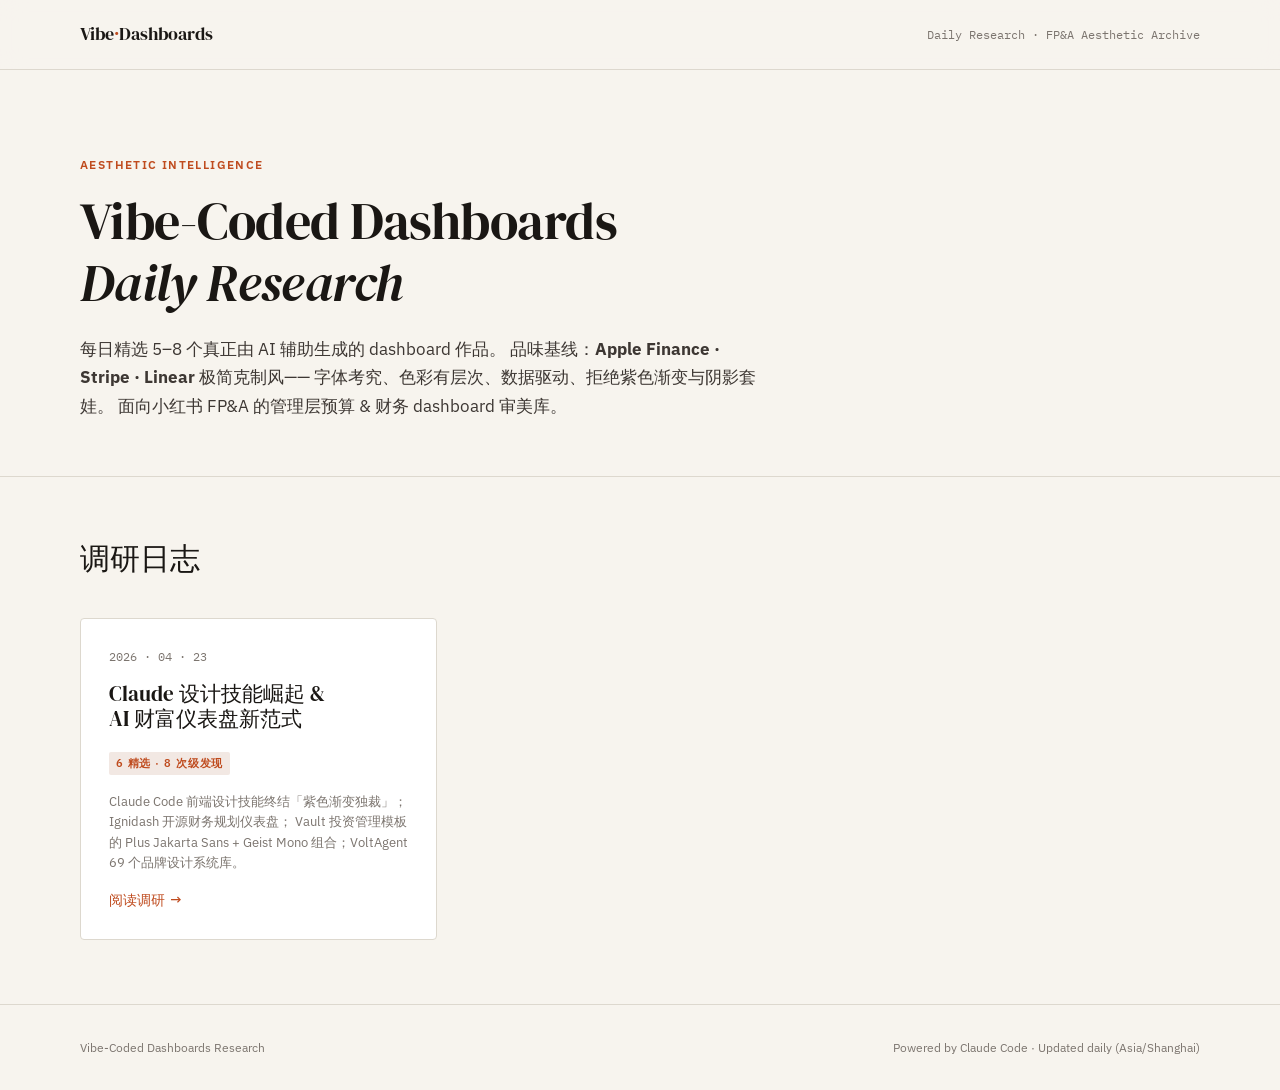
==== index.html @ a3f21128 "Daily research: 2026-04-23 首期调研——Claude 设计技能崛起 & AI 财富仪表盘新范式。 精选 6 个：Claude Code Frontend Design Ski" ====
<!DOCTYPE html>
<html lang="zh-CN">
<head>
  <meta charset="UTF-8" />
  <meta name="viewport" content="width=device-width, initial-scale=1.0" />
  <title>Vibe-Coded Dashboards · Daily Research</title>
  <link rel="stylesheet" href="assets/style.css" />
  <meta name="description" content="每日 vibe-coded dashboard 调研 — 聚焦 Apple Finance / Stripe / Linear 极简美学" />
</head>
<body>

<header class="site-header">
  <div class="container">
    <div class="brand">Vibe<span>·</span>Dashboards</div>
    <div class="header-meta">Daily Research · FP&amp;A Aesthetic Archive</div>
  </div>
</header>

<main>
  <section class="hero">
    <div class="container">
      <span class="hero-eyebrow">Aesthetic Intelligence</span>
      <h1>Vibe-Coded Dashboards<br><em>Daily Research</em></h1>
      <p>
        每日精选 5–8 个真正由 AI 辅助生成的 dashboard 作品。
        品味基线：<strong>Apple Finance · Stripe · Linear</strong> 极简克制风——
        字体考究、色彩有层次、数据驱动、拒绝紫色渐变与阴影套娃。
        面向小红书 FP&amp;A 的管理层预算 &amp; 财务 dashboard 审美库。
      </p>
    </div>
  </section>

  <section class="dates-section">
    <div class="container">
      <h2>调研日志</h2>
      <div class="date-grid">

        <!-- 2026-04-23 -->
        <a href="daily/2026-04-23.html" style="text-decoration:none;color:inherit;">
          <article class="date-card">
            <div class="date-card-date">2026 · 04 · 23</div>
            <h3>Claude 设计技能崛起 &amp;<br>AI 财富仪表盘新范式</h3>
            <div>
              <span class="date-card-count">6 精选 · 8 次级发现</span>
            </div>
            <p style="font-size:0.83rem;color:var(--muted);line-height:1.55;">
              Claude Code 前端设计技能终结「紫色渐变独裁」；Ignidash 开源财务规划仪表盘；
              Vault 投资管理模板的 Plus Jakarta Sans + Geist Mono 组合；VoltAgent 69 个品牌设计系统库。
            </p>
            <div class="date-card-cta">阅读调研</div>
          </article>
        </a>

      </div>
    </div>
  </section>
</main>

<footer class="site-footer">
  <div class="container">
    <span>Vibe-Coded Dashboards Research</span>
    <span>Powered by Claude Code · Updated daily (Asia/Shanghai)</span>
  </div>
</footer>

</body>
</html>
---- assets/style.css ----
/* Vibe-Coded Dashboards — Global Stylesheet
   Palette: warm parchment · deep ink · sienna accent
   Type: DM Serif Display + IBM Plex Sans
   -------------------------------------------------- */

@import url('https://fonts.googleapis.com/css2?family=DM+Serif+Display:ital@0;1&family=IBM+Plex+Sans:ital,wght@0,300;0,400;0,500;0,600;1,400&family=IBM+Plex+Mono:wght@400;500&display=swap');

:root {
  --cream:   #F7F4EE;
  --parchment: #EDE8DF;
  --ink:     #1A1714;
  --ink-2:   #3D3733;
  --muted:   #7C756F;
  --border:  #DDD8CE;
  --accent:  #BF4B1E;
  --accent-light: #F2E8E3;
  --gold:    #9A7B3C;
  --surface: #FFFFFF;
  --font-display: 'DM Serif Display', Georgia, serif;
  --font-body:    'IBM Plex Sans', system-ui, sans-serif;
  --font-mono:    'IBM Plex Mono', monospace;
}

*, *::before, *::after { box-sizing: border-box; margin: 0; padding: 0; }

html { font-size: 16px; scroll-behavior: smooth; }

body {
  background: var(--cream);
  color: var(--ink);
  font-family: var(--font-body);
  font-weight: 400;
  line-height: 1.65;
  -webkit-font-smoothing: antialiased;
}

/* ——— Typography ——— */
h1, h2, h3 { font-family: var(--font-display); font-weight: 400; line-height: 1.2; }

h1 { font-size: clamp(2rem, 5vw, 3.25rem); letter-spacing: -0.01em; }
h2 { font-size: clamp(1.4rem, 3vw, 1.9rem); letter-spacing: -0.005em; }
h3 { font-size: clamp(1.1rem, 2.5vw, 1.35rem); }
h4 { font-family: var(--font-body); font-size: 0.8rem; font-weight: 600;
     text-transform: uppercase; letter-spacing: 0.1em; color: var(--muted); }

p { max-width: 68ch; }
a { color: var(--accent); text-decoration: none; }
a:hover { text-decoration: underline; text-underline-offset: 3px; }

/* ——— Layout ——— */
.container {
  width: min(1120px, 100% - 3rem);
  margin-inline: auto;
}

/* ——— Site Header ——— */
.site-header {
  border-bottom: 1px solid var(--border);
  padding: 1.25rem 0;
  position: sticky; top: 0; z-index: 100;
  background: color-mix(in srgb, var(--cream) 92%, transparent);
  backdrop-filter: blur(12px);
}
.site-header .container {
  display: flex; align-items: center; gap: 1rem;
  justify-content: space-between;
}
.brand {
  font-family: var(--font-display);
  font-size: 1.1rem;
  color: var(--ink);
}
.brand span { color: var(--accent); }
.header-meta { font-size: 0.78rem; color: var(--muted); font-family: var(--font-mono); }

/* ——— Hero ——— */
.hero {
  padding: 5rem 0 3.5rem;
  border-bottom: 1px solid var(--border);
}
.hero-eyebrow {
  display: inline-block;
  font-size: 0.72rem; font-weight: 600; letter-spacing: 0.12em;
  text-transform: uppercase; color: var(--accent);
  margin-bottom: 1rem;
}
.hero h1 { margin-bottom: 1.25rem; }
.hero p { font-size: 1.05rem; color: var(--ink-2); line-height: 1.7; }

/* ——— Date Grid ——— */
.dates-section { padding: 4rem 0; }
.dates-section h2 { margin-bottom: 2.5rem; }
.date-grid {
  display: grid;
  grid-template-columns: repeat(auto-fill, minmax(320px, 1fr));
  gap: 1.5rem;
}
.date-card {
  background: var(--surface);
  border: 1px solid var(--border);
  border-radius: 4px;
  padding: 1.75rem;
  transition: border-color 0.15s, box-shadow 0.15s;
  display: flex; flex-direction: column; gap: 1rem;
}
.date-card:hover {
  border-color: var(--accent);
  box-shadow: 0 4px 24px -8px rgba(191,75,30,0.12);
}
.date-card-date {
  font-family: var(--font-mono);
  font-size: 0.72rem; color: var(--muted);
}
.date-card h3 { font-family: var(--font-display); font-size: 1.3rem; }
.date-card-count {
  display: inline-block;
  font-size: 0.7rem; font-weight: 600; letter-spacing: 0.08em;
  text-transform: uppercase; color: var(--accent);
  background: var(--accent-light);
  padding: 0.2em 0.6em; border-radius: 2px;
}
.date-card-cta {
  margin-top: auto;
  font-size: 0.85rem; font-weight: 500;
  color: var(--accent);
  display: flex; align-items: center; gap: 0.3rem;
}
.date-card-cta::after { content: '→'; transition: transform 0.15s; }
.date-card:hover .date-card-cta::after { transform: translateX(4px); }

/* ——— Daily Page: Breadcrumb ——— */
.breadcrumb {
  padding: 1.5rem 0 0;
  font-size: 0.82rem; color: var(--muted);
}
.breadcrumb a { color: var(--muted); }
.breadcrumb a:hover { color: var(--accent); }

/* ——— Daily Page: Entry ——— */
.daily-hero { padding: 3.5rem 0 2.5rem; border-bottom: 1px solid var(--border); }
.daily-hero h1 { margin-bottom: 0.5rem; }
.daily-hero .datestamp {
  font-family: var(--font-mono); font-size: 0.75rem; color: var(--muted);
}

.entries { padding: 3.5rem 0; }
.entry { padding-bottom: 3.5rem; margin-bottom: 3.5rem; border-bottom: 1px solid var(--border); }
.entry:last-child { border-bottom: none; }

.entry-number {
  font-family: var(--font-mono); font-size: 0.68rem;
  color: var(--muted); margin-bottom: 0.75rem;
}
.entry-title-row { display: flex; align-items: flex-start; flex-wrap: wrap; gap: 0.75rem; margin-bottom: 0.35rem; }
.entry-title-row h2 { line-height: 1.15; }
.badge {
  display: inline-flex; align-items: center;
  font-size: 0.65rem; font-weight: 600; letter-spacing: 0.08em;
  text-transform: uppercase; padding: 0.25em 0.55em;
  border-radius: 2px; white-space: nowrap;
  align-self: center;
}
.badge-star  { background: #FFF3E0; color: #9A5200; border: 1px solid #FFDBA0; }
.badge-tool  { background: var(--parchment); color: var(--muted); border: 1px solid var(--border); }
.badge-source { background: #EEF4FF; color: #2F5C99; border: 1px solid #C5D9F5; }

.entry-meta { font-size: 0.78rem; color: var(--muted); margin-bottom: 1.25rem; }
.entry-meta strong { color: var(--ink-2); }

.entry-highlights {
  list-style: none; margin-bottom: 1.5rem;
}
.entry-highlights li {
  padding: 0.55rem 0;
  border-bottom: 1px solid var(--border);
  font-size: 0.92rem; line-height: 1.55;
  display: flex; gap: 0.75rem;
}
.entry-highlights li::before {
  content: '—';
  color: var(--accent); flex-shrink: 0;
  font-family: var(--font-mono);
}

.rating { font-size: 0.85rem; color: var(--gold); margin-bottom: 1.25rem; letter-spacing: 0.05em; }
.rating-label { font-size: 0.72rem; color: var(--muted); margin-right: 0.4rem; }

.entry-image {
  width: 100%; border-radius: 3px; border: 1px solid var(--border);
  display: block; margin-bottom: 0.5rem;
}
.image-caption { font-size: 0.72rem; color: var(--muted); font-style: italic; }

/* ——— Secondary Findings ——— */
.secondary { padding: 0 0 3.5rem; }
.secondary h2 { margin-bottom: 1.5rem; }
.secondary-list { list-style: none; }
.secondary-list li {
  padding: 0.65rem 0; border-bottom: 1px dashed var(--border);
  font-size: 0.88rem; display: flex; gap: 0.75rem; align-items: baseline;
}
.secondary-list li::before {
  content: '·'; color: var(--accent);
  font-size: 1.2rem; flex-shrink: 0; line-height: 1;
}

/* ——— Trends ——— */
.trends { padding: 0 0 3.5rem; }
.trends h2 { margin-bottom: 1rem; }
.trends-body {
  background: var(--parchment); border: 1px solid var(--border);
  border-left: 3px solid var(--accent);
  padding: 1.5rem 1.75rem; border-radius: 0 3px 3px 0;
}
.trends-body p { font-size: 0.95rem; max-width: 72ch; }

/* ——— Meta ——— */
.meta-section { padding: 0 0 4rem; }
.meta-section h2 { margin-bottom: 1.25rem; }
.meta-grid { display: grid; grid-template-columns: repeat(auto-fill, minmax(200px, 1fr)); gap: 1rem; }
.meta-card {
  background: var(--surface); border: 1px solid var(--border);
  padding: 1rem 1.25rem; border-radius: 3px;
}
.meta-card h4 { margin-bottom: 0.25rem; }
.meta-card p { font-family: var(--font-mono); font-size: 0.82rem; color: var(--ink-2); max-width: none; }

/* ——— Footer ——— */
.site-footer {
  border-top: 1px solid var(--border);
  padding: 2rem 0;
  font-size: 0.78rem; color: var(--muted);
}
.site-footer .container { display: flex; justify-content: space-between; flex-wrap: wrap; gap: 0.5rem; }

/* ——— Responsive ——— */
@media (max-width: 640px) {
  .site-header .container { flex-direction: column; align-items: flex-start; gap: 0.25rem; }
  .date-grid { grid-template-columns: 1fr; }
  .entry-title-row { flex-direction: column; gap: 0.5rem; }
  .meta-grid { grid-template-columns: 1fr 1fr; }
}
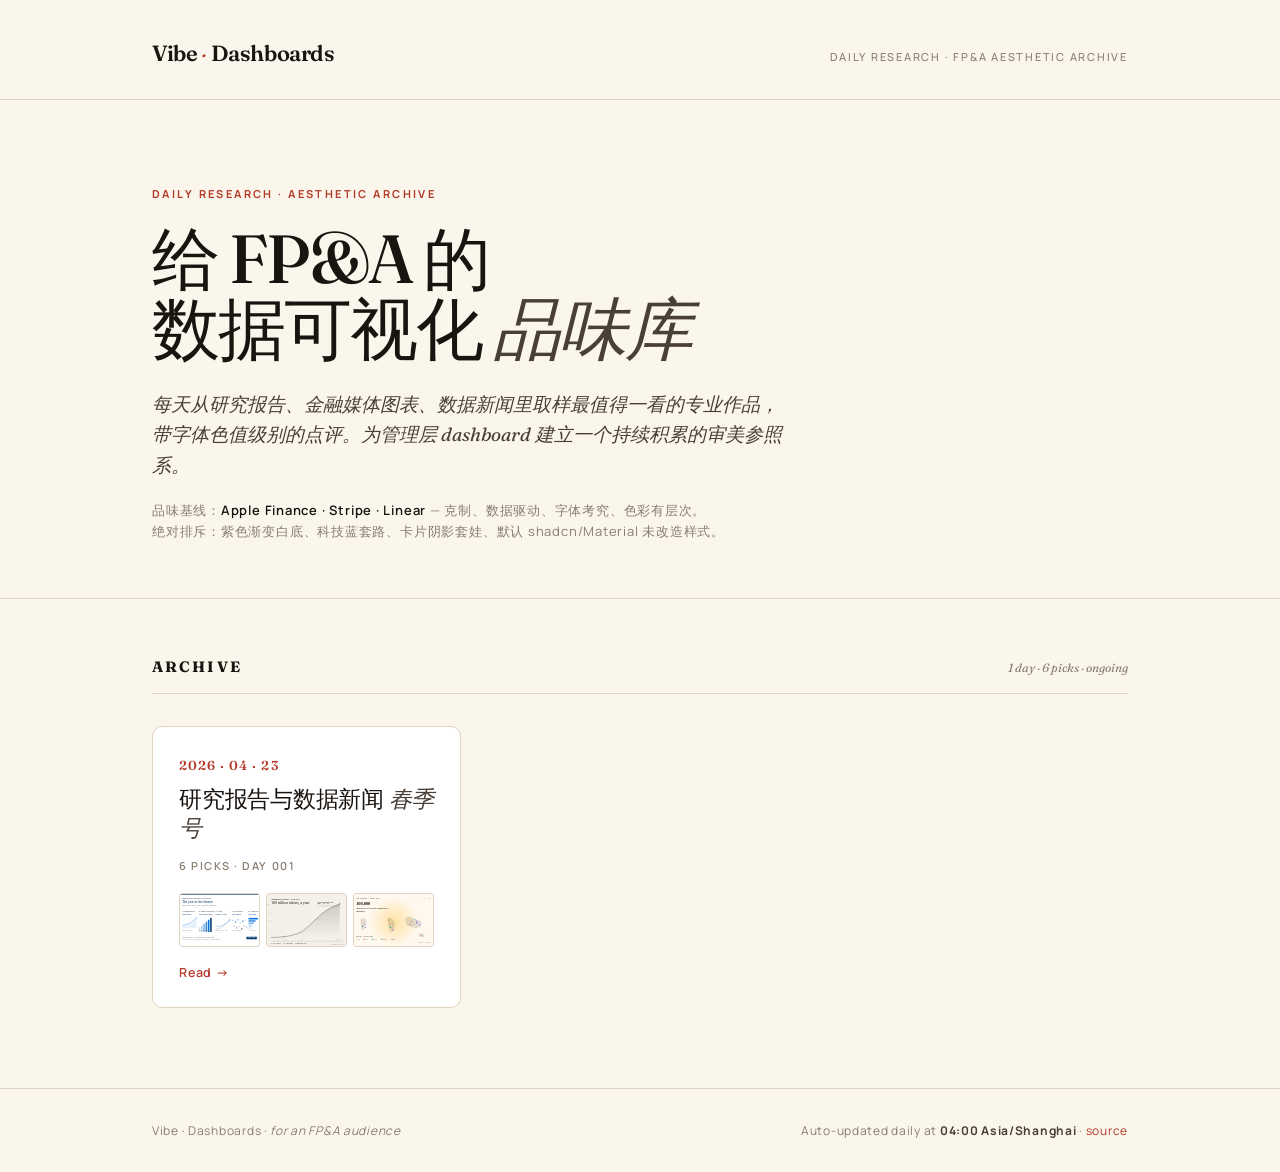
==== commit 74929014: "Daily research v5 (local, deep): 2026-04-23 - 6 curated picks from research reports + data journalis" ====
--- a/index.html
+++ b/index.html
@@ -1,11 +1,11 @@
 <!DOCTYPE html>
 <html lang="zh-CN">
 <head>
-  <meta charset="UTF-8" />
-  <meta name="viewport" content="width=device-width, initial-scale=1.0" />
-  <title>Vibe-Coded Dashboards · Daily Research</title>
-  <link rel="stylesheet" href="assets/style.css" />
-  <meta name="description" content="每日 vibe-coded dashboard 调研 — 聚焦 Apple Finance / Stripe / Linear 极简美学" />
+  <meta charset="UTF-8">
+  <meta name="viewport" content="width=device-width, initial-scale=1.0">
+  <title>Vibe-Dashboards · Daily Research Archive</title>
+  <link rel="stylesheet" href="assets/style.css">
+  <meta name="description" content="每日精选数据可视化研究 — 研究报告、金融媒体图表、数据新闻的审美品味库，为 FP&A 而建">
 </head>
 <body>
 
@@ -16,50 +16,49 @@
   </div>
 </header>
 
-<main>
-  <section class="hero">
-    <div class="container">
-      <span class="hero-eyebrow">Aesthetic Intelligence</span>
-      <h1>Vibe-Coded Dashboards<br><em>Daily Research</em></h1>
-      <p>
-        每日精选 5–8 个真正由 AI 辅助生成的 dashboard 作品。
-        品味基线：<strong>Apple Finance · Stripe · Linear</strong> 极简克制风——
-        字体考究、色彩有层次、数据驱动、拒绝紫色渐变与阴影套娃。
-        面向小红书 FP&amp;A 的管理层预算 &amp; 财务 dashboard 审美库。
-      </p>
+<section class="index-hero">
+  <div class="container">
+    <span class="eyebrow">Daily Research · Aesthetic Archive</span>
+    <h1>给 FP&amp;A 的<br>数据可视化 <em>品味库</em></h1>
+    <p class="lead">
+      每天从研究报告、金融媒体图表、数据新闻里取样最值得一看的专业作品，带字体色值级别的点评。为管理层 dashboard 建立一个持续积累的审美参照系。
+    </p>
+    <p class="taste-line">
+      品味基线：<strong>Apple Finance · Stripe · Linear</strong> — 克制、数据驱动、字体考究、色彩有层次。<br>
+      绝对排斥：紫色渐变白底、科技蓝套路、卡片阴影套娃、默认 shadcn/Material 未改造样式。
+    </p>
+  </div>
+</section>
+
+<section class="catalog">
+  <div class="container">
+    <div class="catalog-header">
+      <h2>Archive</h2>
+      <span class="count">1 day · 6 picks · ongoing</span>
     </div>
-  </section>
 
-  <section class="dates-section">
-    <div class="container">
-      <h2>调研日志</h2>
-      <div class="date-grid">
+    <div class="day-cards">
 
-        <!-- 2026-04-23 -->
-        <a href="daily/2026-04-23.html" style="text-decoration:none;color:inherit;">
-          <article class="date-card">
-            <div class="date-card-date">2026 · 04 · 23</div>
-            <h3>Claude 设计技能崛起 &amp;<br>AI 财富仪表盘新范式</h3>
-            <div>
-              <span class="date-card-count">6 精选 · 8 次级发现</span>
-            </div>
-            <p style="font-size:0.83rem;color:var(--muted);line-height:1.55;">
-              Claude Code 前端设计技能终结「紫色渐变独裁」；Ignidash 开源财务规划仪表盘；
-              Vault 投资管理模板的 Plus Jakarta Sans + Geist Mono 组合；VoltAgent 69 个品牌设计系统库。
-            </p>
-            <div class="date-card-cta">阅读调研</div>
-          </article>
-        </a>
+      <a href="daily/2026-04-23.html" class="day-card">
+        <div class="day-date">2026 · 04 · 23</div>
+        <div class="day-title">研究报告与数据新闻 <em style="font-style:italic;color:var(--ink-2);">春季号</em></div>
+        <div class="day-count">6 picks · day 001</div>
+        <div class="day-preview">
+          <img src="assets/thumbs/2026-04-23/1.svg" alt="McKinsey">
+          <img src="assets/thumbs/2026-04-23/3.svg" alt="a16z">
+          <img src="assets/thumbs/2026-04-23/5.svg" alt="Pudding">
+        </div>
+        <div class="day-read">Read →</div>
+      </a>
 
-      </div>
     </div>
-  </section>
-</main>
+  </div>
+</section>
 
 <footer class="site-footer">
   <div class="container">
-    <span>Vibe-Coded Dashboards Research</span>
-    <span>Powered by Claude Code · Updated daily (Asia/Shanghai)</span>
+    <div>Vibe · Dashboards · <em style="font-style:italic">for an FP&amp;A audience</em></div>
+    <div>Auto-updated daily at <strong style="color:var(--ink-2);">04:00 Asia/Shanghai</strong> · <a href="https://github.com/mossali298-lang/vibe-dashboards" target="_blank" rel="noopener">source</a></div>
   </div>
 </footer>
 
--- a/assets/style.css
+++ b/assets/style.css
@@ -1,242 +1,138 @@
-/* Vibe-Coded Dashboards — Global Stylesheet
-   Palette: warm parchment · deep ink · sienna accent
-   Type: DM Serif Display + IBM Plex Sans
-   -------------------------------------------------- */
+/* ═══════════════════════════════════════════════════════════
+   Vibe-Dashboards · Daily Research
+   Editorial · Fraunces + Manrope · cream/ink/editorial-red
+   ═══════════════════════════════════════════════════════════ */
 
-@import url('https://fonts.googleapis.com/css2?family=DM+Serif+Display:ital@0;1&family=IBM+Plex+Sans:ital,wght@0,300;0,400;0,500;0,600;1,400&family=IBM+Plex+Mono:wght@400;500&display=swap');
+@import url('https://fonts.googleapis.com/css2?family=Fraunces:ital,opsz,wght@0,9..144,400;0,9..144,500;0,9..144,600;1,9..144,400;1,9..144,500&family=Manrope:wght@400;500;600;700&display=swap');
 
 :root {
-  --cream:   #F7F4EE;
-  --parchment: #EDE8DF;
-  --ink:     #1A1714;
-  --ink-2:   #3D3733;
-  --muted:   #7C756F;
-  --border:  #DDD8CE;
-  --accent:  #BF4B1E;
-  --accent-light: #F2E8E3;
-  --gold:    #9A7B3C;
-  --surface: #FFFFFF;
-  --font-display: 'DM Serif Display', Georgia, serif;
-  --font-body:    'IBM Plex Sans', system-ui, sans-serif;
-  --font-mono:    'IBM Plex Mono', monospace;
+  --bg: #faf6ec;
+  --bg-soft: #f2ecdb;
+  --paper: #ffffff;
+  --ink: #1a1410;
+  --ink-2: #4a3f36;
+  --ink-3: #8a7c70;
+  --hairline: #e0d4c0;
+  --accent: #b33a2a;
+  --accent-soft: #f4e8e4;
 }
 
-*, *::before, *::after { box-sizing: border-box; margin: 0; padding: 0; }
+* { box-sizing: border-box; margin: 0; padding: 0; }
 
-html { font-size: 16px; scroll-behavior: smooth; }
-
-body {
-  background: var(--cream);
+html, body {
+  background: var(--bg);
   color: var(--ink);
-  font-family: var(--font-body);
-  font-weight: 400;
-  line-height: 1.65;
+  font-family: 'Manrope', -apple-system, 'PingFang SC', system-ui, sans-serif;
+  font-size: 16px; line-height: 1.6;
   -webkit-font-smoothing: antialiased;
 }
 
-/* ——— Typography ——— */
-h1, h2, h3 { font-family: var(--font-display); font-weight: 400; line-height: 1.2; }
+.container { max-width: 1040px; margin: 0 auto; padding: 0 32px; }
 
-h1 { font-size: clamp(2rem, 5vw, 3.25rem); letter-spacing: -0.01em; }
-h2 { font-size: clamp(1.4rem, 3vw, 1.9rem); letter-spacing: -0.005em; }
-h3 { font-size: clamp(1.1rem, 2.5vw, 1.35rem); }
-h4 { font-family: var(--font-body); font-size: 0.8rem; font-weight: 600;
-     text-transform: uppercase; letter-spacing: 0.1em; color: var(--muted); }
+/* Site header */
+.site-header { padding: 36px 0 28px; border-bottom: 1px solid var(--hairline); }
+.site-header .container { display: flex; justify-content: space-between; align-items: baseline; }
+.brand { font-family: 'Fraunces', Georgia, serif; font-size: 22px; font-weight: 600; letter-spacing: -0.02em; }
+.brand span { color: var(--accent); margin: 0 4px; font-style: italic; font-weight: 400; }
+.header-meta { font-size: 11px; color: var(--ink-3); letter-spacing: 0.16em; text-transform: uppercase; font-weight: 500; }
 
-p { max-width: 68ch; }
-a { color: var(--accent); text-decoration: none; }
-a:hover { text-decoration: underline; text-underline-offset: 3px; }
-
-/* ——— Layout ——— */
-.container {
-  width: min(1120px, 100% - 3rem);
-  margin-inline: auto;
-}
-
-/* ——— Site Header ——— */
-.site-header {
-  border-bottom: 1px solid var(--border);
-  padding: 1.25rem 0;
-  position: sticky; top: 0; z-index: 100;
-  background: color-mix(in srgb, var(--cream) 92%, transparent);
-  backdrop-filter: blur(12px);
-}
-.site-header .container {
-  display: flex; align-items: center; gap: 1rem;
-  justify-content: space-between;
-}
-.brand {
-  font-family: var(--font-display);
-  font-size: 1.1rem;
-  color: var(--ink);
-}
-.brand span { color: var(--accent); }
-.header-meta { font-size: 0.78rem; color: var(--muted); font-family: var(--font-mono); }
-
-/* ——— Hero ——— */
-.hero {
-  padding: 5rem 0 3.5rem;
-  border-bottom: 1px solid var(--border);
-}
-.hero-eyebrow {
-  display: inline-block;
-  font-size: 0.72rem; font-weight: 600; letter-spacing: 0.12em;
-  text-transform: uppercase; color: var(--accent);
-  margin-bottom: 1rem;
-}
-.hero h1 { margin-bottom: 1.25rem; }
-.hero p { font-size: 1.05rem; color: var(--ink-2); line-height: 1.7; }
-
-/* ——— Date Grid ——— */
-.dates-section { padding: 4rem 0; }
-.dates-section h2 { margin-bottom: 2.5rem; }
-.date-grid {
-  display: grid;
-  grid-template-columns: repeat(auto-fill, minmax(320px, 1fr));
-  gap: 1.5rem;
-}
-.date-card {
-  background: var(--surface);
-  border: 1px solid var(--border);
-  border-radius: 4px;
-  padding: 1.75rem;
-  transition: border-color 0.15s, box-shadow 0.15s;
-  display: flex; flex-direction: column; gap: 1rem;
-}
-.date-card:hover {
-  border-color: var(--accent);
-  box-shadow: 0 4px 24px -8px rgba(191,75,30,0.12);
-}
-.date-card-date {
-  font-family: var(--font-mono);
-  font-size: 0.72rem; color: var(--muted);
-}
-.date-card h3 { font-family: var(--font-display); font-size: 1.3rem; }
-.date-card-count {
-  display: inline-block;
-  font-size: 0.7rem; font-weight: 600; letter-spacing: 0.08em;
-  text-transform: uppercase; color: var(--accent);
-  background: var(--accent-light);
-  padding: 0.2em 0.6em; border-radius: 2px;
-}
-.date-card-cta {
-  margin-top: auto;
-  font-size: 0.85rem; font-weight: 500;
-  color: var(--accent);
-  display: flex; align-items: center; gap: 0.3rem;
-}
-.date-card-cta::after { content: '→'; transition: transform 0.15s; }
-.date-card:hover .date-card-cta::after { transform: translateX(4px); }
-
-/* ——— Daily Page: Breadcrumb ——— */
-.breadcrumb {
-  padding: 1.5rem 0 0;
-  font-size: 0.82rem; color: var(--muted);
-}
-.breadcrumb a { color: var(--muted); }
+/* Breadcrumb */
+.breadcrumb { padding: 24px 0 0; font-size: 13px; color: var(--ink-3); font-family: 'Fraunces', Georgia, serif; font-style: italic; }
+.breadcrumb a { color: var(--ink-2); text-decoration: none; font-style: normal; font-family: 'Manrope', sans-serif; }
 .breadcrumb a:hover { color: var(--accent); }
 
-/* ——— Daily Page: Entry ——— */
-.daily-hero { padding: 3.5rem 0 2.5rem; border-bottom: 1px solid var(--border); }
-.daily-hero h1 { margin-bottom: 0.5rem; }
-.daily-hero .datestamp {
-  font-family: var(--font-mono); font-size: 0.75rem; color: var(--muted);
+/* Daily hero */
+.daily-hero { padding: 56px 0 48px; border-bottom: 1px solid var(--hairline); }
+.hero-eyebrow { display: inline-block; font-size: 11px; letter-spacing: 0.22em; text-transform: uppercase; color: var(--accent); font-weight: 700; margin-bottom: 18px; }
+.daily-hero h1 { font-family: 'Fraunces', Georgia, serif; font-size: 52px; font-weight: 500; line-height: 1.08; letter-spacing: -0.025em; margin-bottom: 22px; max-width: 820px; }
+.daily-hero h1 em { font-style: italic; color: var(--ink-2); font-weight: 400; }
+.daily-hero .subtitle { font-family: 'Fraunces', Georgia, serif; font-size: 19px; font-style: italic; color: var(--ink-2); max-width: 680px; line-height: 1.55; }
+.datestamp { font-family: 'Fraunces', Georgia, serif; font-size: 13px; color: var(--ink-3); letter-spacing: 0.12em; margin-top: 26px; text-transform: uppercase; font-weight: 500; }
+
+/* Entries */
+.entries { padding: 32px 0 8px; }
+.entry { padding: 48px 0; border-bottom: 1px solid var(--hairline); display: grid; grid-template-columns: 1fr 1.25fr; gap: 48px; align-items: flex-start; }
+.entry:last-child { border-bottom: 0; }
+.entry-thumb { order: 2; position: sticky; top: 24px; }
+.entry-thumb img { display: block; width: 100%; height: auto; border: 1px solid var(--hairline); border-radius: 6px; background: var(--paper); }
+.entry-thumb .caption { font-size: 12px; color: var(--ink-3); font-style: italic; margin-top: 10px; font-family: 'Fraunces', Georgia, serif; line-height: 1.4; }
+.entry-body { order: 1; }
+.entry-number { font-family: 'Fraunces', Georgia, serif; font-size: 12px; letter-spacing: 0.12em; color: var(--ink-3); margin-bottom: 10px; font-weight: 500; }
+.entry-title-row { display: flex; align-items: center; gap: 10px; flex-wrap: wrap; margin-bottom: 10px; }
+.entry h2 { font-family: 'Fraunces', Georgia, serif; font-size: 28px; font-weight: 500; letter-spacing: -0.015em; color: var(--ink); line-height: 1.2; flex: 1 1 auto; min-width: 200px; }
+.entry h2 a { color: inherit; text-decoration: none; border-bottom: 1px solid var(--hairline); transition: border-color .15s; }
+.entry h2 a:hover { border-bottom-color: var(--accent); }
+.badge { display: inline-block; font-size: 10.5px; font-weight: 700; letter-spacing: 0.08em; padding: 4px 9px; border-radius: 3px; text-transform: uppercase; white-space: nowrap; }
+.badge-star { background: var(--accent); color: var(--bg); }
+.badge-type { background: transparent; color: var(--ink-2); border: 1px solid var(--hairline); font-weight: 500; }
+.entry-meta { font-size: 13px; color: var(--ink-2); margin-bottom: 16px; line-height: 1.55; }
+.entry-meta strong { color: var(--ink); font-weight: 600; }
+.entry-topic { font-family: 'Fraunces', Georgia, serif; font-style: italic; font-size: 16px; color: var(--ink-2); margin-bottom: 20px; padding-left: 16px; border-left: 2px solid var(--accent); line-height: 1.5; }
+.entry-highlights { list-style: none; margin-bottom: 22px; }
+.entry-highlights li { padding: 8px 0 8px 20px; font-size: 14.5px; color: var(--ink); line-height: 1.62; position: relative; }
+.entry-highlights li::before { content: ""; position: absolute; left: 0; top: 18px; width: 10px; height: 1px; background: var(--ink-3); }
+.entry-highlights li strong { font-weight: 600; color: var(--ink); }
+.entry-highlights li code { background: var(--bg-soft); padding: 1px 6px; border-radius: 3px; font-family: 'SF Mono', 'Menlo', monospace; font-size: 12px; color: var(--accent); }
+.rating { display: flex; align-items: center; gap: 12px; font-size: 13px; margin-top: 14px; padding-top: 14px; border-top: 1px dashed var(--hairline); }
+.rating-label { font-size: 11px; letter-spacing: 0.14em; text-transform: uppercase; color: var(--ink-3); font-weight: 600; }
+.stars { color: var(--accent); letter-spacing: 0.1em; font-size: 15px; }
+
+/* Trends */
+.trends-wrap { background: var(--bg-soft); border-top: 1px solid var(--hairline); border-bottom: 1px solid var(--hairline); padding: 56px 0; margin-top: 40px; }
+.trends h2 { font-family: 'Fraunces', Georgia, serif; font-size: 14px; font-weight: 700; letter-spacing: 0.16em; text-transform: uppercase; color: var(--accent); margin-bottom: 18px; }
+.trends p { font-family: 'Fraunces', Georgia, serif; font-size: 20px; line-height: 1.6; color: var(--ink); max-width: 720px; font-weight: 400; }
+.trends p em { font-style: italic; color: var(--ink-2); }
+
+/* Metadata */
+.metadata { padding: 48px 0 32px; }
+.metadata h3 { font-size: 11px; letter-spacing: 0.18em; text-transform: uppercase; color: var(--ink-3); font-weight: 700; margin-bottom: 18px; padding-bottom: 12px; border-bottom: 1px solid var(--hairline); }
+.metadata-grid { display: grid; grid-template-columns: repeat(4, 1fr); gap: 24px; }
+.metadata-grid .m { font-size: 11px; color: var(--ink-3); letter-spacing: 0.08em; text-transform: uppercase; font-weight: 600; }
+.metadata-grid .m strong { display: block; font-family: 'Fraunces', Georgia, serif; font-size: 30px; font-weight: 500; color: var(--ink); margin-top: 6px; letter-spacing: -0.015em; text-transform: none; }
+.metadata-grid .m strong span { font-size: 13px; color: var(--ink-3); font-weight: 400; margin-left: 2px; }
+.metadata-sources { margin-top: 28px; font-size: 13.5px; color: var(--ink-2); line-height: 1.8; font-family: 'Fraunces', Georgia, serif; font-style: italic; }
+.metadata-sources strong { color: var(--ink); font-weight: 600; font-style: normal; font-family: 'Manrope', sans-serif; font-size: 11px; letter-spacing: 0.1em; text-transform: uppercase; display: block; margin-bottom: 4px; margin-top: 12px; }
+
+/* Footer */
+.site-footer { padding: 32px 0; border-top: 1px solid var(--hairline); font-size: 12px; color: var(--ink-3); letter-spacing: 0.06em; }
+.site-footer .container { display: flex; justify-content: space-between; align-items: center; }
+.site-footer a { color: var(--accent); text-decoration: none; }
+
+/* ═════ Index (大目录) ═════ */
+.index-hero { padding: 80px 0 56px; border-bottom: 1px solid var(--hairline); }
+.index-hero .eyebrow { display: inline-block; font-size: 11px; letter-spacing: 0.22em; text-transform: uppercase; color: var(--accent); font-weight: 700; margin-bottom: 20px; }
+.index-hero h1 { font-family: 'Fraunces', Georgia, serif; font-size: 68px; font-weight: 500; line-height: 1.03; letter-spacing: -0.03em; max-width: 820px; margin-bottom: 26px; }
+.index-hero h1 em { font-style: italic; color: var(--ink-2); font-weight: 400; }
+.index-hero .lead { font-family: 'Fraunces', Georgia, serif; font-size: 19px; font-style: italic; color: var(--ink-2); max-width: 640px; line-height: 1.6; }
+.index-hero .taste-line { margin-top: 20px; font-size: 13px; color: var(--ink-3); letter-spacing: 0.06em; }
+.index-hero .taste-line strong { color: var(--ink); font-weight: 600; }
+
+.catalog { padding: 56px 0 80px; }
+.catalog-header { display: flex; justify-content: space-between; align-items: baseline; margin-bottom: 32px; padding-bottom: 14px; border-bottom: 1px solid var(--hairline); }
+.catalog-header h2 { font-family: 'Fraunces', Georgia, serif; font-size: 15px; font-weight: 700; letter-spacing: 0.14em; text-transform: uppercase; color: var(--ink); }
+.catalog-header .count { font-size: 12px; color: var(--ink-3); font-family: 'Fraunces', Georgia, serif; font-style: italic; }
+
+.day-cards { display: grid; grid-template-columns: repeat(3, 1fr); gap: 24px; }
+.day-card { background: var(--paper); border: 1px solid var(--hairline); border-radius: 10px; padding: 28px 26px 24px; display: block; color: inherit; text-decoration: none; transition: transform .2s, box-shadow .25s, border-color .2s; }
+.day-card:hover { transform: translateY(-3px); box-shadow: 0 16px 36px rgba(26,20,16,.07); border-color: var(--accent); }
+.day-date { font-family: 'Fraunces', Georgia, serif; font-size: 13px; letter-spacing: 0.08em; color: var(--accent); font-weight: 600; margin-bottom: 10px; text-transform: uppercase; }
+.day-title { font-family: 'Fraunces', Georgia, serif; font-size: 23px; font-weight: 500; letter-spacing: -0.01em; line-height: 1.25; color: var(--ink); margin-bottom: 14px; min-height: 58px; }
+.day-count { font-size: 11px; color: var(--ink-3); letter-spacing: 0.14em; font-weight: 600; text-transform: uppercase; margin-bottom: 18px; }
+.day-preview { display: grid; grid-template-columns: 1fr 1fr 1fr; gap: 6px; margin-bottom: 16px; }
+.day-preview img { width: 100%; height: 54px; object-fit: cover; border-radius: 3px; border: 1px solid var(--hairline); background: var(--bg-soft); }
+.day-read { font-size: 12.5px; color: var(--accent); font-weight: 600; letter-spacing: 0.06em; }
+
+/* Mobile */
+@media (max-width: 760px) {
+  .container { padding: 0 22px; }
+  .site-header .container { flex-direction: column; gap: 8px; align-items: flex-start; }
+  .daily-hero h1 { font-size: 34px; }
+  .entry { grid-template-columns: 1fr; gap: 24px; padding: 36px 0; }
+  .entry-thumb { order: 1; position: static; }
+  .entry-body { order: 2; }
+  .entry h2 { font-size: 22px; }
+  .metadata-grid { grid-template-columns: repeat(2, 1fr); }
+  .day-cards { grid-template-columns: 1fr; }
+  .index-hero h1 { font-size: 38px; }
+  .trends p { font-size: 17px; }
 }
-
-.entries { padding: 3.5rem 0; }
-.entry { padding-bottom: 3.5rem; margin-bottom: 3.5rem; border-bottom: 1px solid var(--border); }
-.entry:last-child { border-bottom: none; }
-
-.entry-number {
-  font-family: var(--font-mono); font-size: 0.68rem;
-  color: var(--muted); margin-bottom: 0.75rem;
-}
-.entry-title-row { display: flex; align-items: flex-start; flex-wrap: wrap; gap: 0.75rem; margin-bottom: 0.35rem; }
-.entry-title-row h2 { line-height: 1.15; }
-.badge {
-  display: inline-flex; align-items: center;
-  font-size: 0.65rem; font-weight: 600; letter-spacing: 0.08em;
-  text-transform: uppercase; padding: 0.25em 0.55em;
-  border-radius: 2px; white-space: nowrap;
-  align-self: center;
-}
-.badge-star  { background: #FFF3E0; color: #9A5200; border: 1px solid #FFDBA0; }
-.badge-tool  { background: var(--parchment); color: var(--muted); border: 1px solid var(--border); }
-.badge-source { background: #EEF4FF; color: #2F5C99; border: 1px solid #C5D9F5; }
-
-.entry-meta { font-size: 0.78rem; color: var(--muted); margin-bottom: 1.25rem; }
-.entry-meta strong { color: var(--ink-2); }
-
-.entry-highlights {
-  list-style: none; margin-bottom: 1.5rem;
-}
-.entry-highlights li {
-  padding: 0.55rem 0;
-  border-bottom: 1px solid var(--border);
-  font-size: 0.92rem; line-height: 1.55;
-  display: flex; gap: 0.75rem;
-}
-.entry-highlights li::before {
-  content: '—';
-  color: var(--accent); flex-shrink: 0;
-  font-family: var(--font-mono);
-}
-
-.rating { font-size: 0.85rem; color: var(--gold); margin-bottom: 1.25rem; letter-spacing: 0.05em; }
-.rating-label { font-size: 0.72rem; color: var(--muted); margin-right: 0.4rem; }
-
-.entry-image {
-  width: 100%; border-radius: 3px; border: 1px solid var(--border);
-  display: block; margin-bottom: 0.5rem;
-}
-.image-caption { font-size: 0.72rem; color: var(--muted); font-style: italic; }
-
-/* ——— Secondary Findings ——— */
-.secondary { padding: 0 0 3.5rem; }
-.secondary h2 { margin-bottom: 1.5rem; }
-.secondary-list { list-style: none; }
-.secondary-list li {
-  padding: 0.65rem 0; border-bottom: 1px dashed var(--border);
-  font-size: 0.88rem; display: flex; gap: 0.75rem; align-items: baseline;
-}
-.secondary-list li::before {
-  content: '·'; color: var(--accent);
-  font-size: 1.2rem; flex-shrink: 0; line-height: 1;
-}
-
-/* ——— Trends ——— */
-.trends { padding: 0 0 3.5rem; }
-.trends h2 { margin-bottom: 1rem; }
-.trends-body {
-  background: var(--parchment); border: 1px solid var(--border);
-  border-left: 3px solid var(--accent);
-  padding: 1.5rem 1.75rem; border-radius: 0 3px 3px 0;
-}
-.trends-body p { font-size: 0.95rem; max-width: 72ch; }
-
-/* ——— Meta ——— */
-.meta-section { padding: 0 0 4rem; }
-.meta-section h2 { margin-bottom: 1.25rem; }
-.meta-grid { display: grid; grid-template-columns: repeat(auto-fill, minmax(200px, 1fr)); gap: 1rem; }
-.meta-card {
-  background: var(--surface); border: 1px solid var(--border);
-  padding: 1rem 1.25rem; border-radius: 3px;
-}
-.meta-card h4 { margin-bottom: 0.25rem; }
-.meta-card p { font-family: var(--font-mono); font-size: 0.82rem; color: var(--ink-2); max-width: none; }
-
-/* ——— Footer ——— */
-.site-footer {
-  border-top: 1px solid var(--border);
-  padding: 2rem 0;
-  font-size: 0.78rem; color: var(--muted);
-}
-.site-footer .container { display: flex; justify-content: space-between; flex-wrap: wrap; gap: 0.5rem; }
-
-/* ——— Responsive ——— */
-@media (max-width: 640px) {
-  .site-header .container { flex-direction: column; align-items: flex-start; gap: 0.25rem; }
-  .date-grid { grid-template-columns: 1fr; }
-  .entry-title-row { flex-direction: column; gap: 0.5rem; }
-  .meta-grid { grid-template-columns: 1fr 1fr; }
-}
